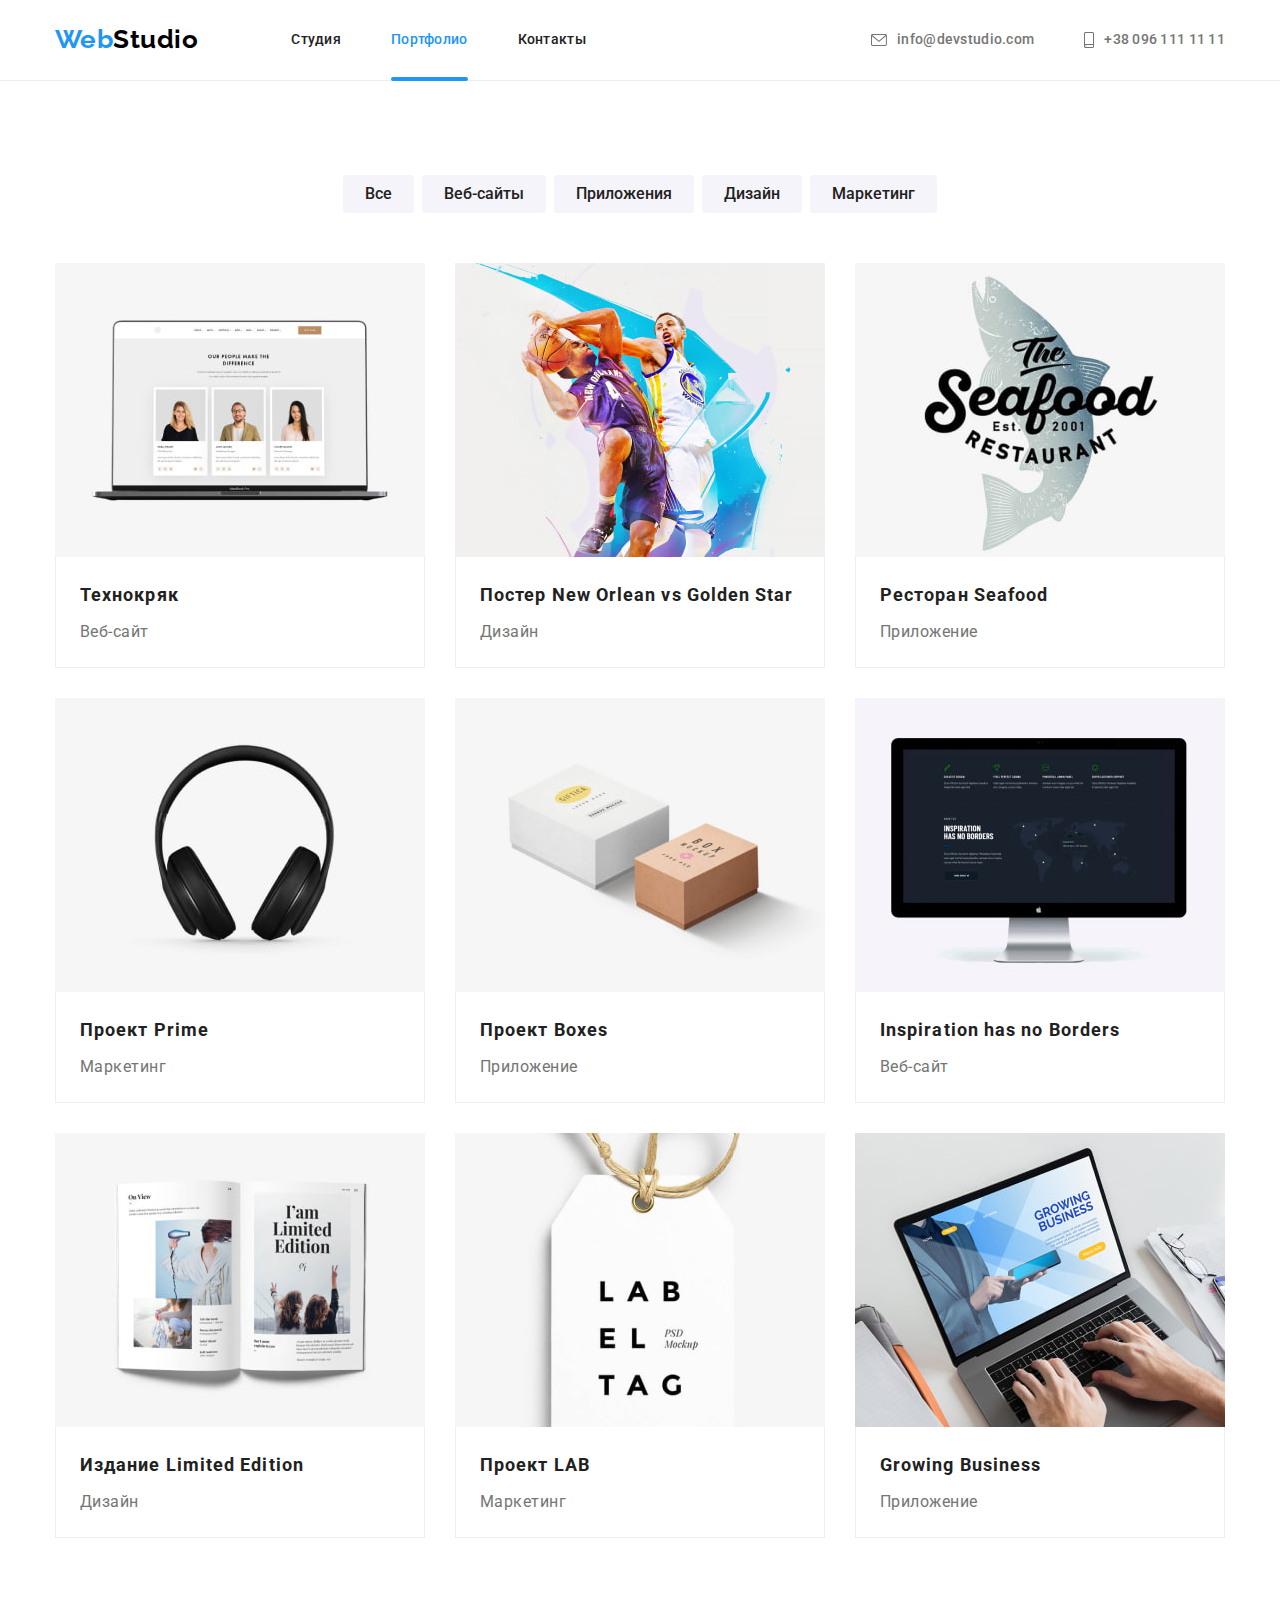
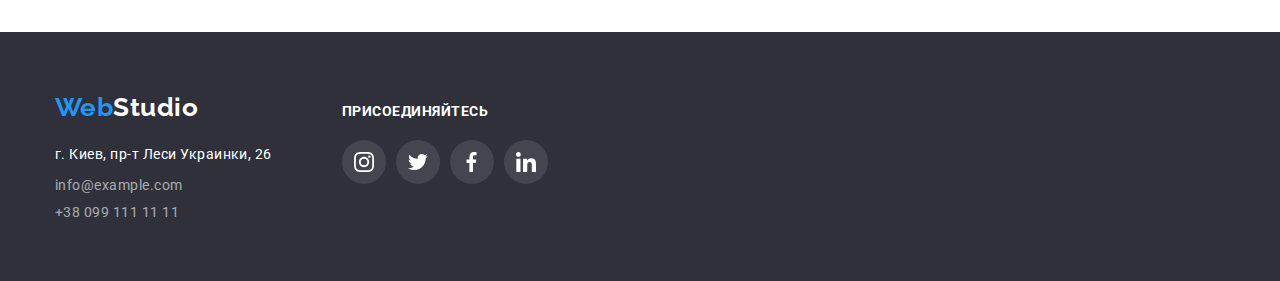
==== portfolio.html @ b7a10733 "Add files via upload" ====
<!DOCTYPE html>
<html lang="ru">
  <head>
    <meta charset="UTF-8" />
    <meta http-equiv="X-UA-Compatible" content="IE=edge" />
    <meta name="viewport" content="width=device-width, initial-scale=1.0" />
    <title>Портфолио</title>
    <link rel="preconnect" href="https://fonts.googleapis.com" />
    <link rel="preconnect" href="https://fonts.gstatic.com" crossorigin />
    <link
      href="https://fonts.googleapis.com/css2?family=Raleway:wght@700&family=Roboto:wght@400;500;700;900&display=swap"
      rel="stylesheet"
    />
    <link
      rel="stylesheet"
      href="https://cdnjs.cloudflare.com/ajax/libs/modern-normalize/1.1.0/modern-normalize.min.css"
    />
    <link rel="stylesheet" href="./css/styles.css" />
  </head>

  <body>
    <header class="header">
      <div class="container main-nav">
        <nav class="header-nav">
          <a lang="en" href="https://goit.ua/" class="header-logo link"
            >Web<span class="header-studio">Studio</span></a
          >
          <ul class="header-list list">
            <li class="header-item"><a href="./index.html" class="header-link link">Студия</a></li>
            <li class="header-item">
              <a href="./portfolio.html" class="header-link link current">Портфолио</a>
            </li>
            <li class="header-item"><a href="" class="header-link link">Контакты</a></li>
          </ul>
        </nav>

        <ul class="header-contacts-list list">
          <li class="header-contacts-item">
            <a href="mailto:info@devstudio.com" class="header-contacts-link link">
              <svg class="header-icons" width="16" height="12">
                <use href="./images/icons.svg#mail"></use>
              </svg>
              info@devstudio.com</a
            >
          </li>
          <li class="header-contacts-item">
            <a href="tel:+380961111111" class="header-contacts-link link">
              <svg class="header-icons" width="10" height="16">
                <use href="./images/icons.svg#smartphone"></use>
              </svg>
              +38 096 111 11 11</a
            >
          </li>
        </ul>
      </div>
    </header>

    <main>
      <section class="projects section">
        <div class="container">
          <ul class="filters-list list">
            <li class="filters-item"><button type="button" class="filter-button">Все</button></li>
            <li class="filters-item">
              <button type="button" class="filter-button">Веб-сайты</button>
            </li>
            <li class="filters-item">
              <button type="button" class="filter-button">Приложения</button>
            </li>
            <li class="filters-item">
              <button type="button" class="filter-button">Дизайн</button>
            </li>
            <li class="filters-item">
              <button type="button" class="filter-button">Маркетинг</button>
            </li>
          </ul>
        </div>

        <div class="container">
          <ul class="projects-list list">
            <li class="projects-item">
              <a href="" class="projects-link link">
                <div class="projects-description">
                  <img src="./images/techno-crack.jpg" alt="Технокряк" width="370" />
                  <div class="projects-overlay">
                    <p class="projects-text">
                      Технокряк это современная площадка распространения коронавируса. Компании
                      используют эту платформу для цифрового шпионажа и атак на защищённые сервера
                      конкурентов.
                    </p>
                  </div>
                </div>
                <div class="projects-card">
                  <h3 class="projects-title">Технокряк</h3>
                  <p class="projects-category">Веб-сайт</p>
                </div>
              </a>
            </li>
            <li class="projects-item">
              <a href="" class="projects-link link">
                <div class="projects-description">
                  <img
                    src="./images/poster-no-vs-gs.jpg"
                    alt="Постер New Orlean vs Golden Star"
                    width="370"
                  />
                  <div class="projects-overlay">
                    <p class="projects-text">
                      Мы уже все сделали за вас! Просто пришлите нам фото, и мы изготовим для вас
                      плакат высокого качества, точно такой же, как на нашем сайте или в каталоге
                      выше.
                    </p>
                  </div>
                </div>
                <div class="projects-card">
                  <h3 class="projects-title">Постер New Orlean vs Golden Star</h3>
                  <p class="projects-category">Дизайн</p>
                </div>
              </a>
            </li>
            <li class="projects-item">
              <a href="" class="projects-link link">
                <div class="projects-description">
                  <img src="./images/seafood-restaurant.jpg" alt="Ресторан Seafood" width="370" />
                  <div class="projects-overlay">
                    <p class="projects-text">
                      Приложение Ресторан Seafood предлагает пользователям быстрый и удобный доступ
                      к меню и товарам. Наслаждайтесь любимыми блюдами и напитками в Вашем любимом
                      ресторане.
                    </p>
                  </div>
                </div>
                <div class="projects-card">
                  <h3 class="projects-title">Ресторан Seafood</h3>
                  <p class="projects-category">Приложение</p>
                </div>
              </a>
            </li>
            <li class="projects-item">
              <a href="" class="projects-link link">
                <div class="projects-description">
                  <img src="./images/project-prime.jpg" alt="Проект Prime" width="370" />
                  <div class="projects-overlay">
                    <p class="projects-text">
                      Проект Prime - это новый проект компании «Prime Music Group» направленный на
                      поддержку музыкантов, которые стремятся быть ближе к слушателю и развивать
                      музыку в Украине.
                    </p>
                  </div>
                </div>
                <div class="projects-card">
                  <h3 class="projects-title">Проект Prime</h3>
                  <p class="projects-category">Маркетинг</p>
                </div>
              </a>
            </li>
            <li class="projects-item">
              <a href="" class="projects-link link">
                <div class="projects-description">
                  <img src="./images/project-boxes.jpg" alt="Проект Boxes" width="370" />
                  <div class="projects-overlay">
                    <p class="projects-text">
                      Проект Boxes был создан в 2016 году, и с тех пор он разрабатывает
                      высококачественные картонные коробки с уникальным дизайном.
                    </p>
                  </div>
                </div>
                <div class="projects-card">
                  <h3 class="projects-title">Проект Boxes</h3>
                  <p class="projects-category">Приложение</p>
                </div>
              </a>
            </li>
            <li class="projects-item">
              <a href="" class="projects-link link">
                <div class="projects-description">
                  <img
                    src="./images/inspiration-has-no-borders.jpg"
                    alt="Inspiration has no Borders"
                    width="370"
                  />
                  <div class="projects-overlay">
                    <p class="projects-text">
                      Inspiration has no Borders - Блог о дизайне, моде, интерьере и стиле.
                    </p>
                  </div>
                </div>
                <div class="projects-card">
                  <h3 lang="en" class="projects-title">Inspiration has no Borders</h3>
                  <p class="projects-category">Веб-сайт</p>
                </div>
              </a>
            </li>
            <li class="projects-item">
              <a href="" class="projects-link link">
                <div class="projects-description">
                  <img
                    src="./images/limited-edition.jpg"
                    alt="Издание Limited Edition"
                    width="370"
                  />
                  <div class="projects-overlay">
                    <p class="projects-text">
                      Дизайн журнала был разработан в сотрудничестве с известным американским
                      графическим дизайнером и художником Джеймсом Пагноксом.
                    </p>
                  </div>
                </div>
                <div class="projects-card">
                  <h3 class="projects-title">Издание Limited Edition</h3>
                  <p class="projects-category">Дизайн</p>
                </div>
              </a>
            </li>
            <li class="projects-item">
              <a href="" class="projects-link link">
                <div class="projects-description">
                  <img src="./images/project-lab.jpg" alt="Проект LAB" width="370" />
                  <div class="projects-overlay">
                    <p class="projects-text">
                      Проект LAB - дизайн бирок для одежды и обуви. Все используемые материалы на
                      100% натуральные, без каких либо добавок.
                    </p>
                  </div>
                </div>
                <div class="projects-card">
                  <h3 class="projects-title">Проект LAB</h3>
                  <p class="projects-category">Маркетинг</p>
                </div>
              </a>
            </li>
            <li class="projects-item">
              <a href="" class="projects-link link">
                <div class="projects-description">
                  <img src="./images/growing-business.jpg" alt="Growing Business" width="370" />
                  <div class="projects-overlay">
                    <p class="projects-text">
                      Приложение, с помощью которого можно управлять своим бизнесом через мобильное
                      устройство или ПК.
                    </p>
                  </div>
                </div>
                <div class="projects-card">
                  <h3 class="projects-title">Growing Business</h3>
                  <p class="projects-category">Приложение</p>
                </div>
              </a>
            </li>
          </ul>
        </div>
      </section>
    </main>

    <footer class="footer">
      <div class="container flex">
        <div class="footer-contacts">
          <a lang="en" href="https://goit.ua/" class="footer-logo link"
            >Web<span class="footer-studio">Studio</span>
          </a>
          <address>
            <ul class="footer-list list">
              <li class="footer-item">
                <a href="https://goo.gl/maps/9kLPgh8DZqMoMKWZ7" class="footer-street-link link"
                  >г. Киев, пр-т Леси Украинки, 26</a
                >
              </li>
              <li class="footer-item">
                <a href="mailto:info@example.com" class="footer-contacts-link link"
                  >info@example.com</a
                >
              </li>
              <li class="footer-item">
                <a href="tel:+380991111111" class="footer-contacts-link link">+38 099 111 11 11</a>
              </li>
            </ul>
          </address>
        </div>

        <div class="social-links">
          <h3 class="social-links-title">присоединяйтесь</h3>
          <ul class="social-links-list list flex">
            <li class="social-links-item">
              <a class="link flex" href="">
                <svg class="social-links-icon">
                  <use href="./images/icons.svg#instagram"></use>
                </svg>
              </a>
            </li>
            <li class="social-links-item">
              <a class="link flex" href="">
                <svg class="social-links-icon">
                  <use href="./images/icons.svg#twitter"></use>
                </svg>
              </a>
            </li>
            <li class="social-links-item">
              <a class="link flex" href="">
                <svg class="social-links-icon">
                  <use href="./images/icons.svg#facebook"></use>
                </svg>
              </a>
            </li>
            <li class="social-links-item">
              <a class="link flex" href="">
                <svg class="social-links-icon">
                  <use href="./images/icons.svg#linkedin"></use>
                </svg>
              </a>
            </li>
          </ul>
        </div>
      </div>
    </footer>
  </body>
</html>
---- css/styles.css ----
:root {
  --primary-title-color: #ffffff;
  --secondary-title-color: #212121;
  --primary-text-color: #757575;
  --secondary-text-color: #212121;
  --accent-color: #2196f3;
  --header-text-color: #212121;
  --header-contacts-color: #757575;
}

/*-------------BODY-------------*/

h1,
h2,
h3,
h4,
h5,
h6,
ul,
p {
  margin: 0;
  padding: 0;
}

body {
  font-family: 'Roboto', sans-serif;
  letter-spacing: 0.03em;
  color: #ffffff;
}

.container {
  width: 1200px;
  padding-right: 15px;
  padding-left: 15px;
  margin: auto;
}

.visually-hidden {
  position: absolute;
  width: 1px;
  height: 1px;
  margin: -1px;
  padding: 0;
  overflow: hidden;
  border: 0;
  clip: rect(0 0 0 0);
}

.link {
  text-decoration: none;
}

.list {
  list-style: none;
}

.secondary-title {
  margin-bottom: 50px;

  font-weight: 700;
  font-size: 36px;
  line-height: 1.16;
  text-align: center;
  color: var(--secondary-title-color);
}

.flex {
  display: flex;
}

img {
  display: block;
}

/*-------------HEADER-------------*/

.header {
  border-bottom: 1px solid #ececec;
}

.main-nav {
  display: flex;
  align-items: center;
}

.header-nav {
  display: flex;
  align-items: center;
}

.header-list {
  display: flex;
  margin-left: 93px;
}

.header-list .header-item + .header-item {
  margin-left: 50px;
}

.header-logo {
  padding-top: 24px;
  padding-bottom: 25px;

  font-family: Raleway;
  font-weight: 700;
  font-size: 26px;
  line-height: 1.19;
  color: var(--accent-color);
}

.header-studio {
  color: #000000;
}

.header-link {
  position: relative;
  padding-top: 32px;
  padding-bottom: 32px;
  display: block;

  font-weight: 500;
  font-size: 14px;
  line-height: 1.14;
  letter-spacing: 0.02em;
  color: var(--header-text-color);

  transition: color 250ms cubic-bezier(0.4, 0, 0.2, 1);
}

.current::after {
  content: '';
  display: block;
  position: absolute;
  width: 100%;
  height: 4px;
  left: 0;
  bottom: -1px;

  background-color: var(--accent-color);
  border-radius: 2px;
}

.header-link:hover,
.header-link:focus,
.current {
  color: var(--accent-color);
}

.header-contacts-list {
  display: flex;
  margin-left: auto;
}

.header-contacts-list .header-contacts-item + .header-contacts-item {
  margin-left: 50px;
}

.header-contacts-link {
  display: flex;
  padding-top: 32px;
  padding-bottom: 32px;
  align-items: center;

  font-weight: 500;
  font-size: 14px;
  line-height: 1.14;
  letter-spacing: 0.02em;
  color: var(--header-contacts-color);

  transition: color 250ms cubic-bezier(0.4, 0, 0.2, 1);
}

.header-contacts-link:hover,
.header-contacts-link:focus {
  color: var(--accent-color);
}

.header-icons {
  margin-right: 10px;
  fill: currentColor;
}

/*-------------HERO-------------*/

.hero {
  display: flex;
  justify-content: center;
  padding-top: 200px;
  padding-bottom: 200px;

  background: #2f303a;
}

.overlay {
  max-width: 1600px;
  height: 600px;
  margin-right: auto;
  margin-left: auto;

  background-image: linear-gradient(to bottom, rgba(47, 48, 58, 0.4), rgba(47, 48, 58, 0.4)),
    url('../images/overlay.jpg');
  background-repeat: no-repeat;
  background-position: center;
  background-size: cover;
}

.hero-title {
  margin-bottom: 30px;
  margin-left: auto;
  margin-right: auto;
  width: 696px;

  font-weight: 900;
  font-size: 44px;
  line-height: 1.36;
  text-align: center;
  letter-spacing: 0.06em;
  text-transform: uppercase;
  color: var(--primary-title-color);
}

.hero-button {
  min-width: 200px;
  padding: 10px 32px;
  margin: 0 auto;
  display: block;

  background: var(--accent-color);
  box-shadow: 0px 4px 4px rgba(0, 0, 0, 0.15);
  border-radius: 4px;
  border: none;
  cursor: pointer;

  font-family: inherit;
  font-weight: 700;
  font-size: 16px;
  line-height: 1.88;
  text-align: center;
  letter-spacing: 0.06em;
  color: #ffffff;

  transition: background-color 250ms cubic-bezier(0.4, 0, 0.2, 1);
}

.hero-button:hover,
.hero-button:focus {
  background-color: #188ce8;
}

/*-------------MAIN-------------*/

.section {
  padding-top: 94px;
  padding-bottom: 94px;
}

/*-------------QUALITIES-------------*/

.qualities {
  padding-bottom: 0;
}

.qualities-list {
  display: flex;
  flex-wrap: row;
  margin-left: -30px;
}

.qualities-item {
  flex-basis: calc(100% / 4 - 30px);
  margin-left: 30px;
}

.qualities-icons-bg {
  display: flex;
  align-items: center;
  justify-content: center;
  height: 120px;
  margin-bottom: 30px;

  background: #f5f4fa;
  border-radius: 4px;
}

.qualities-icons {
  width: 70px;
  height: 70px;
}

.qualities-title {
  margin-bottom: 10px;

  font-weight: 700;
  font-size: 14px;
  line-height: 1.14;
  text-transform: uppercase;
  color: var(--secondary-title-color);
}

.qualities-description {
  font-size: 14px;
  line-height: 1.71;
  color: var(--primary-text-color);
}

/*-------------SKILLS-------------*/

.skills-list {
  display: flex;
  flex-wrap: wrap;
  margin-left: -30px;
}

.skills-item {
  position: relative;
  flex-basis: calc(100% / 3 - 30px);
  margin-left: 30px;
}

.skills-description {
  display: flex;
  align-items: center;
  justify-content: center;
  position: absolute;
  width: 100%;
  height: 70px;
  left: 0;
  bottom: 0;

  font-weight: 700;
  font-size: 14px;
  line-height: 1.14;
  text-transform: uppercase;
  color: #ffffff;
  background: rgba(47, 48, 58, 0.8);
}

/*-------------TEAM-------------*/

.team {
  background: #f5f4fa;
}

.team-list {
  display: flex;
  flex-wrap: wrap;
  margin-left: -30px;
}

.team-item {
  flex-basis: calc(100% / 4 - 30px);
  margin-left: 30px;

  background: #ffffff;
  box-shadow: 0px 1px 3px rgba(0, 0, 0, 0.12), 0px 1px 1px rgba(0, 0, 0, 0.14),
    0px 2px 1px rgba(0, 0, 0, 0.2);
  border-radius: 0px 0px 4px 4px;
}

.team-member-card {
  padding-top: 30px;
  padding-bottom: 30px;
}

.team-member-title {
  margin-bottom: 10px;

  font-weight: 500;
  font-size: 16px;
  line-height: 1.18;
  text-align: center;
  color: var(--secondary-title-color);
}

.team-member-position {
  margin-bottom: 16px;

  font-size: 16px;
  line-height: 1.18;
  text-align: center;
  color: var(--primary-text-color);
}

.team-member-socials-list {
  align-items: center;
  justify-content: center;
}

.team-member-socials-item a {
  width: 44px;
  height: 44px;
  align-items: center;
  justify-content: center;

  color: #afb1b8;
  border-radius: 50%;

  transition: color 250ms cubic-bezier(0.4, 0, 0.2, 1),
    background-color 250ms cubic-bezier(0.4, 0, 0.2, 1);
}

.team-member-socials-item a:hover,
.team-member-socials-item a:focus {
  color: white;
  background-color: var(--accent-color);
}

.team-member-socials-icon {
  width: 20px;
  height: 20px;

  fill: currentColor;
}

/*-------------CLIENTS-------------*/

.clients-list {
  flex-wrap: wrap;
  margin-left: -30px;
}

.clients-list-item {
  flex-basis: calc(100% / 6 - 30px);
  margin-left: 30px;
}

.clients-list-item a {
  width: 170px;
  height: 92px;
  align-items: center;
  justify-content: center;

  color: #afb1b8;
  border: 1px solid #afb1b8;
  border-radius: 4px;

  transition: color 250ms cubic-bezier(0.4, 0, 0.2, 1);
}

.clients-list-item a:hover,
.clients-list-item a:focus {
  color: var(--accent-color);
  border: 1px solid var(--accent-color);
}

.clients-icon {
  fill: currentColor;
}

/*-------------PORTFOLIO-------------*/

.filters-list {
  display: flex;
  justify-content: center;
  margin-bottom: 50px;
}

.filters-item:not(:last-child) {
  margin-right: 8px;
}

.filter-button {
  font-family: inherit;
  font-weight: 500;
  font-size: 16px;
  line-height: 1.62;
  text-align: center;
  color: var(--secondary-title-color);
  background-color: #f5f4fa;
  cursor: pointer;
  border-radius: 4px;
  border: none;
  padding: 6px 22px;

  transition: color 250ms cubic-bezier(0.4, 0, 0.2, 1),
    background-color 250ms cubic-bezier(0.4, 0, 0.2, 1),
    box-shadow 250ms cubic-bezier(0.4, 0, 0.2, 1);
}

.filter-button:hover,
.filter-button:focus {
  color: #ffffff;
  background-color: var(--accent-color);
  box-shadow: 0px 3px 1px rgba(0, 0, 0, 0.1), 0px 1px 2px rgba(0, 0, 0, 0.08),
    0px 2px 2px rgba(0, 0, 0, 0.12);
}

.projects-list {
  display: flex;
  flex-wrap: wrap;
  margin-left: -30px;
  margin-top: -30px;
}

.projects-item {
  flex-basis: calc(100% / 3 - 30px);
  margin-left: 30px;
  margin-top: 30px;
}

.projects-link {
  transition: box-shadow 250ms cubic-bezier(0.4, 0, 0.2, 1);
}

.projects-link:hover,
.projects-link:focus {
  display: block;
  box-sizing: border-box;
  box-shadow: 0px 1px 1px rgba(0, 0, 0, 0.12), 0px 4px 4px rgba(0, 0, 0, 0.06),
    1px 4px 6px rgba(0, 0, 0, 0.16);
}

.projects-description {
  position: relative;
  overflow: hidden;
}

.projects-overlay {
  position: absolute;
  top: 0;
  left: 0;
  height: 100%;
  width: 100%;
  transform: translateY(100%);
  transition: transform 250ms cubic-bezier(0.4, 0, 0.2, 1);

  background: rgba(33, 150, 243, 0.9);
}

.projects-link:hover .projects-overlay,
.projects-link:focus .projects-overlay {
  transform: translateY(0);
}

.projects-text {
  padding: 63px 24px;

  font-size: 18px;
  line-height: 1.56;
  letter-spacing: 0.03em;
  color: #ffffff;
}

.projects-card {
  padding: 20px 24px;

  border: 1px solid #eeeeee;
  border-width: 0 1px 1px 1px;
}

.projects-title {
  padding-bottom: 4px;

  font-weight: 700;
  font-size: 18px;
  line-height: 2;
  letter-spacing: 0.06em;
  color: var(--secondary-title-color);
}

.projects-category {
  font-size: 16px;
  line-height: 1.87;
  color: var(--primary-text-color);
}

/*-------------FOOTER-------------*/

.footer {
  background: #2f303a;
  padding-top: 60px;
  padding-bottom: 60px;
}

.footer-contacts {
  display: inline-block;
  margin-right: 70px;
}

.footer-logo {
  display: block;
  margin-bottom: 20px;

  font-family: Raleway;
  font-weight: 700;
  font-size: 26px;
  line-height: 1.19;
  color: var(--accent-color);
}

.footer-studio {
  color: #ffffff;
}

.footer-item:not(:last-child) {
  margin-bottom: 9px;
}

.footer-street-link {
  font-style: normal;
  font-size: 14px;
  line-height: 1.71;
  color: #ffffff;

  transition: color 250ms cubic-bezier(0.4, 0, 0.2, 1);
}

.footer-street-link:hover,
.footer-street-link:focus {
  color: var(--accent-color);
}

.footer-contacts-link {
  font-style: normal;
  font-size: 14px;
  line-height: 1.71px;
  color: rgba(255, 255, 255, 0.6);

  transition: color 250ms cubic-bezier(0.4, 0, 0.2, 1);
}

.footer-contacts-link:hover,
.footer-contacts-link:focus {
  color: var(--accent-color);
}

/*-------------SOCIAL LINKS-------------*/

.social-links {
  vertical-align: top;
  display: inline-block;
}

.social-links-title {
  margin-top: 12px;
  margin-bottom: 20px;

  font-weight: 700;
  font-size: 14px;
  line-height: 1.14;
  text-transform: uppercase;
  color: #ffffff;
}

.social-links-item:not(:last-child) {
  margin-right: 10px;
}

.social-links-item a {
  width: 44px;
  height: 44px;
  align-items: center;
  justify-content: center;

  background: rgba(255, 255, 255, 0.1);
  border-radius: 50%;

  transition: background-color 250ms cubic-bezier(0.4, 0, 0.2, 1);
}

.social-links-item a:hover,
.social-links-item a:focus {
  background: var(--accent-color);
}

.social-links-icon {
  width: 20px;
  height: 20px;

  fill: #ffffff;
}

/*-------------MODAL WINDOW-------------*/

.backdrop {
  position: fixed;
  top: 0;
  left: 0;
  transition: opacity 250ms cubic-bezier(0.4, 0, 0.2, 1);

  width: 100%;
  height: 100%;

  background: rgba(0, 0, 0, 0.2);
}

.backdrop.is-hidden {
  opacity: 0;
  pointer-events: none;
}

.modal {
  position: absolute;
  top: 50%;
  left: 50%;
  transform: translate(-50%, -50%);
  transition: transform 250ms cubic-bezier(0.4, 0, 0.2, 1);

  width: 528px;
  height: 581px;

  background: #ffffff;
  box-shadow: 0px 1px 3px rgba(0, 0, 0, 0.12), 0px 1px 1px rgba(0, 0, 0, 0.14),
    0px 2px 1px rgba(0, 0, 0, 0.2);
  border-radius: 4px;
}

.backdrop.is-hidden .modal {
  transform: translate(-50%, -50%) scale(0.5);
}

.modal-btn {
  margin-left: auto;
  margin-top: 8px;
  margin-right: 8px;
  align-items: center;
  justify-content: center;

  width: 30px;
  height: 30px;

  color: #000000;
  background: #ffffff;
  border: 1px solid rgba(0, 0, 0, 0.1);
  border-radius: 50%;
  cursor: pointer;
}

.modal-btn:hover,
.modal-btn:focus {
  color: var(--accent-color);
}

.modal-icon {
  fill: currentColor;
}
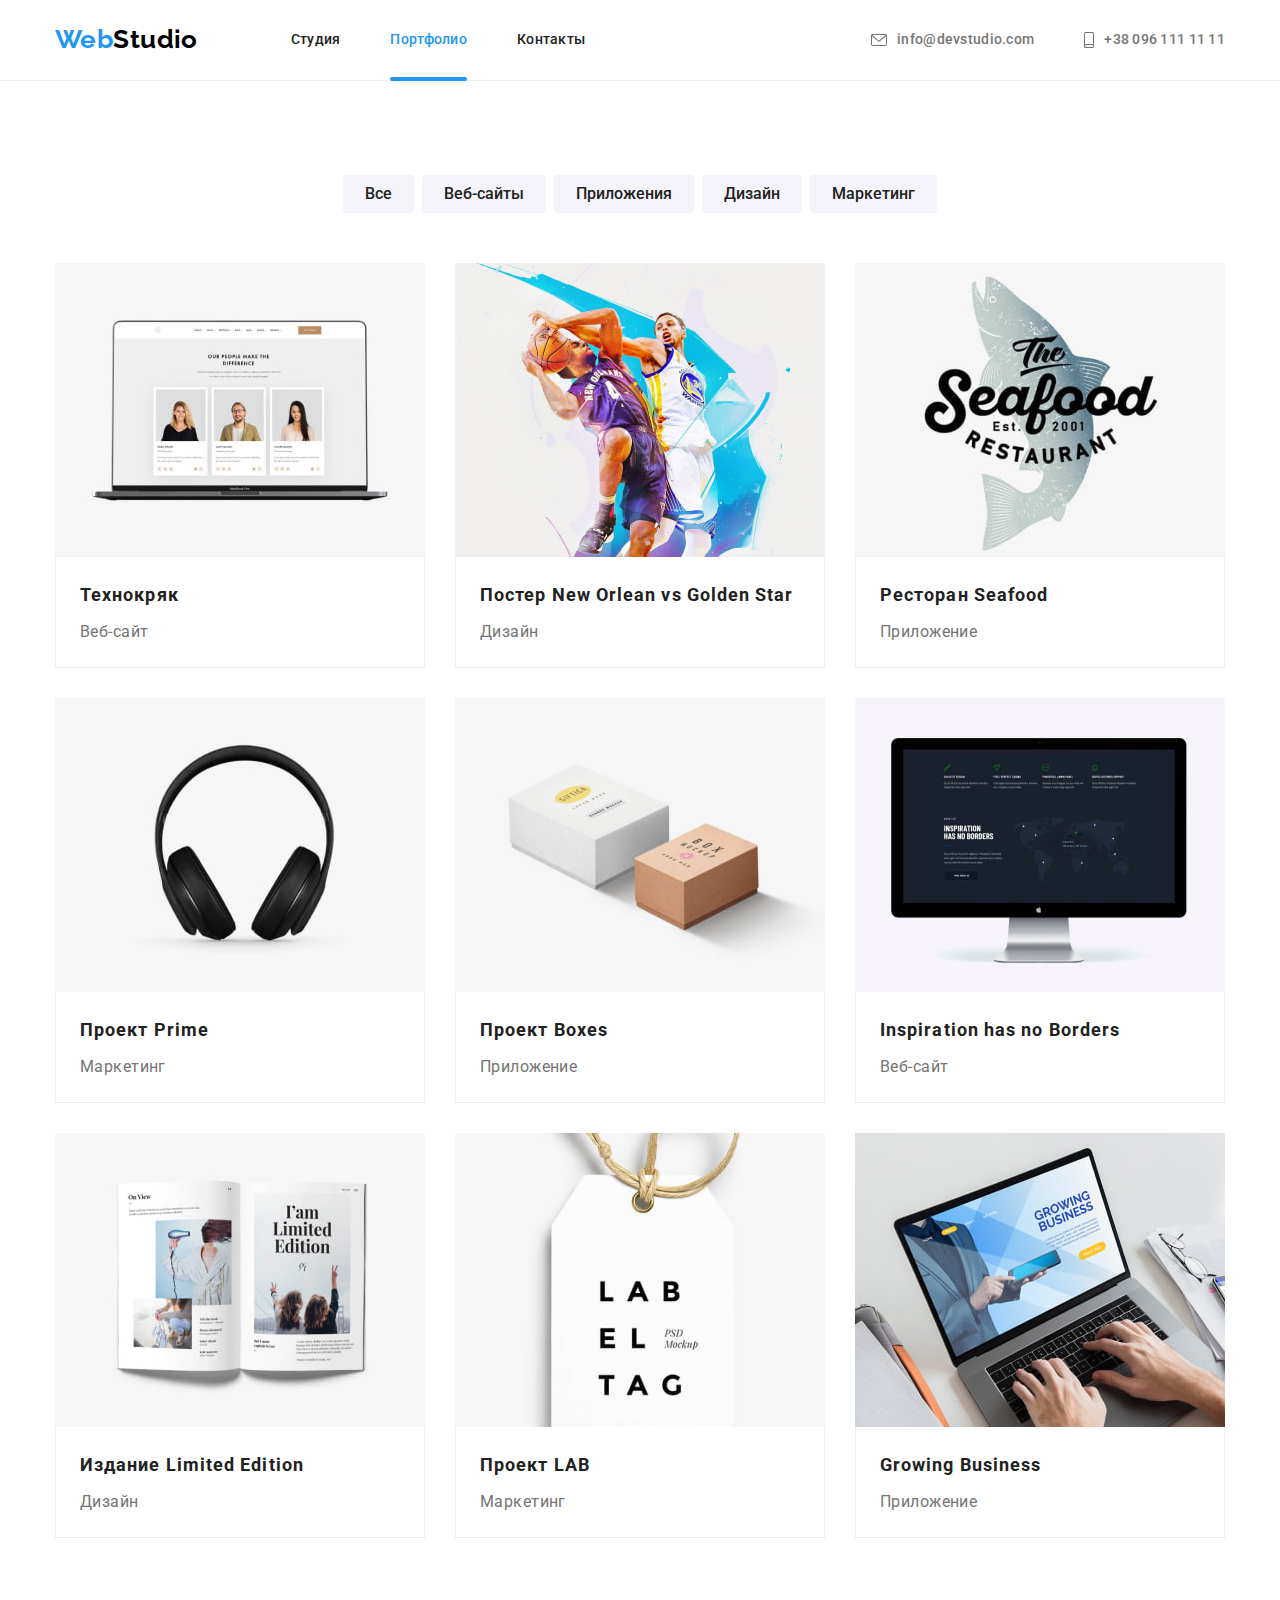
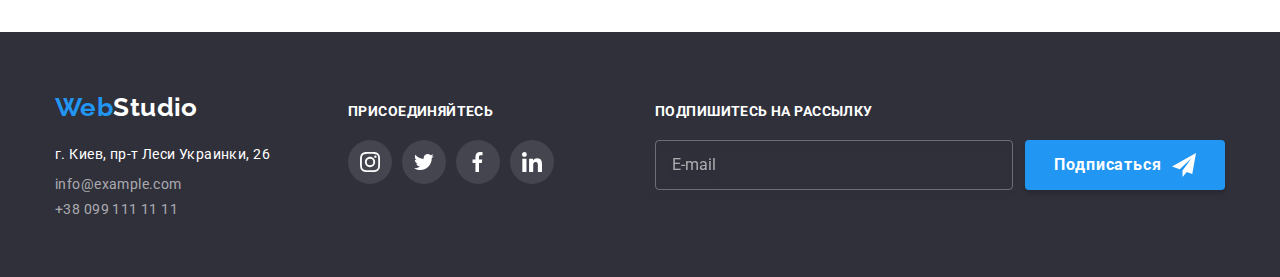
==== commit 10d0bee4: "+ modal window design" ====
--- a/portfolio.html
+++ b/portfolio.html
@@ -251,7 +251,7 @@
     </main>
 
     <footer class="footer">
-      <div class="container flex">
+      <div class="container footer-align flex">
         <div class="footer-contacts">
           <a lang="en" href="https://goit.ua/" class="footer-logo link"
             >Web<span class="footer-studio">Studio</span>
@@ -308,6 +308,19 @@
             </li>
           </ul>
         </div>
+
+        <form class="sub-form">
+          <h3 class="sub-title">Подпишитесь на рассылку</h3>
+          <div class="flex">
+            <label for="email"></label>
+            <input type="email" name="email" id="email" placeholder="E-mail">
+            <button class="sub-btn" type="submit">
+              Подписаться<svg class="sub-form-icon" width="24" height="24">
+                          <use href="./images/icons.svg#send"></use>
+                        </svg>
+            </button>
+          </div>
+        </form>
       </div>
     </footer>
   </body>
--- a/css/styles.css
+++ b/css/styles.css
@@ -24,6 +24,7 @@
 
 body {
   font-family: 'Roboto', sans-serif;
+  font-size: 14px;
   letter-spacing: 0.03em;
   color: #ffffff;
 }
@@ -522,8 +523,8 @@
   height: 100%;
   width: 100%;
   transform: translateY(100%);
+
   transition: transform 250ms cubic-bezier(0.4, 0, 0.2, 1);
-
   background: rgba(33, 150, 243, 0.9);
 }
 
@@ -572,6 +573,13 @@
   padding-bottom: 60px;
 }
 
+.footer-align {
+  align-items: baseline;
+  justify-content: space-between;
+}
+
+/*-------------[FOOTER] CONTACTS-------------*/
+
 .footer-contacts {
   display: inline-block;
   margin-right: 70px;
@@ -624,22 +632,20 @@
   color: var(--accent-color);
 }
 
-/*-------------SOCIAL LINKS-------------*/
+/*-------------[FOOTER] SOCIAL LINKS-------------*/
 
 .social-links {
-  vertical-align: top;
-  display: inline-block;
+  margin-right: 93px;
 }
 
 .social-links-title {
-  margin-top: 12px;
   margin-bottom: 20px;
 
   font-weight: 700;
   font-size: 14px;
   line-height: 1.14;
   text-transform: uppercase;
-  color: #ffffff;
+  color: var(--primary-title-color);
 }
 
 .social-links-item:not(:last-child) {
@@ -668,6 +674,85 @@
   height: 20px;
 
   fill: #ffffff;
+}
+
+/*-------------[FOOTER] FORM-------------*/
+
+.sub-title {
+  margin-bottom: 20px;
+
+  font-weight: 700;
+  font-size: 14px;
+  line-height: 1.14;
+  text-transform: uppercase;
+  color: #ffffff;
+}
+
+.sub-form input {
+  margin-right: 12px;
+  padding: 15px 16px;
+
+  width: 358px;
+  height: 50px;
+
+  color: #ffffff;
+  border: 1px solid rgba(255, 255, 255, 0.3);
+  box-sizing: border-box;
+  filter: drop-shadow(0px 4px 4px rgba(0, 0, 0, 0.15));
+  border-radius: 4px;
+  background-color: transparent;
+
+  transition: background-color 250ms cubic-bezier(0.4, 0, 0.2, 1),
+    color 250ms cubic-bezier(0.4, 0, 0.2, 1), border 250ms cubic-bezier(0.4, 0, 0.2, 1);
+}
+
+.sub-form input::placeholder {
+  align-items: center;
+
+  font-size: 16px;
+  line-height: 1.25;
+  display: flex;
+  color: rgba(255, 255, 255, 0.6);
+}
+
+.sub-form input:hover {
+  border-color: var(--accent-color);
+}
+
+.sub-form input:focus {
+  color: black;
+  background-color: #ffffff;
+  outline: none;
+  border-color: var(--accent-color);
+}
+
+.sub-btn {
+  width: 200px;
+  height: 50px;
+
+  font-weight: 700;
+  font-size: 16px;
+  line-height: 1.87;
+  display: flex;
+  align-items: center;
+  justify-content: center;
+  letter-spacing: 0.06em;
+  color: #ffffff;
+  background: #2196f3;
+  box-shadow: 0px 4px 4px rgba(0, 0, 0, 0.15);
+  border-radius: 4px;
+  border: none;
+  cursor: pointer;
+}
+
+.sub-btn:hover,
+.sub-btn:focus {
+  background-color: #188ce8;
+}
+
+.sub-form-icon {
+  margin-left: 10px;
+  fill: currentColor;
 }
 
 /*-------------MODAL WINDOW-------------*/
@@ -676,11 +761,11 @@
   position: fixed;
   top: 0;
   left: 0;
-  transition: opacity 250ms cubic-bezier(0.4, 0, 0.2, 1);
 
   width: 100%;
   height: 100%;
 
+  transition: opacity 250ms cubic-bezier(0.4, 0, 0.2, 1);
   background: rgba(0, 0, 0, 0.2);
 }
 
@@ -691,6 +776,7 @@
 
 .modal {
   position: absolute;
+  padding: 40px;
   top: 50%;
   left: 50%;
   transform: translate(-50%, -50%);
@@ -710,9 +796,9 @@
 }
 
 .modal-btn {
-  margin-left: auto;
-  margin-top: 8px;
-  margin-right: 8px;
+  position: absolute;
+  top: 8px;
+  right: 8px;
   align-items: center;
   justify-content: center;
 
@@ -724,6 +810,8 @@
   border: 1px solid rgba(0, 0, 0, 0.1);
   border-radius: 50%;
   cursor: pointer;
+
+  transition: color 250ms cubic-bezier(0.4, 0, 0.2, 1);
 }
 
 .modal-btn:hover,
@@ -734,3 +822,163 @@
 .modal-icon {
   fill: currentColor;
 }
+
+.modal-title {
+  margin-bottom: 12px;
+
+  font-weight: 700;
+  font-size: 20px;
+  line-height: 1.15;
+  text-align: center;
+  color: var(--secondary-title-color);
+}
+
+.form-field {
+  position: relative;
+  display: flex;
+  flex-direction: column;
+}
+
+.form-field:not(:last-child) {
+  margin-bottom: 10px;
+}
+
+.form-field:nth-child(5) {
+  margin-bottom: 20px;
+}
+
+.form-field label {
+  margin-bottom: 4px;
+
+  font-size: 12px;
+  line-height: 1.17;
+  letter-spacing: 0.01em;
+  color: #757575;
+}
+
+.form-field input {
+  padding: 14px 42px;
+
+  width: 448px;
+  height: 40px;
+
+  border: 1px solid rgba(33, 33, 33, 0.2);
+  box-sizing: border-box;
+  border-radius: 4px;
+
+  transition: border 250ms cubic-bezier(0.4, 0, 0.2, 1);
+}
+
+.form-field textarea {
+  padding: 12px 16px;
+
+  height: 120px;
+  resize: none;
+
+  border: 1px solid rgba(33, 33, 33, 0.2);
+  box-sizing: border-box;
+  border-radius: 4px;
+}
+
+.form-field textarea::placeholder {
+  font-size: 12px;
+  line-height: 1.17;
+  letter-spacing: 0.01em;
+  color: rgba(117, 117, 117, 0.5);
+}
+
+.form-field input:hover,
+.form-field input:focus,
+.form-field textarea:hover,
+.form-field textarea:focus {
+  outline: none;
+  border-color: var(--accent-color);
+}
+
+.form-field-icon {
+  position: absolute;
+  top: 32px;
+  left: 15px;
+
+  pointer-events: none;
+
+  transition: fill 250ms cubic-bezier(0.4, 0, 0.2, 1);
+  fill: #212121;
+}
+
+.form-field input:hover + .form-field-icon,
+.form-field input:focus + .form-field-icon {
+  color: var(--accent-color);
+  fill: var(--accent-color);
+}
+
+.checkbox {
+  appearance: none;
+  position: absolute;
+}
+
+.checkbox-label {
+  display: flex;
+  margin-bottom: 30px;
+  align-items: center;
+  justify-content: center;
+
+  font-size: 14px;
+  line-height: 1.71;
+
+  color: #757575;
+}
+
+.checkbox-icon {
+  fill: #212121;
+
+  transition: background-color 250ms cubic-bezier(0.4, 0, 0.2, 1),
+    fill 250ms cubic-bezier(0.4, 0, 0.2, 1);
+}
+
+.checkbox:hover + .checkbox-icon,
+.checkbox:focus + .checkbox-icon{
+  fill: var(--accent-color);
+}
+
+.checkbox:checked + .checkbox-icon {
+  border-radius: 2px;
+
+  fill: var(--accent-color);
+  background-color: var(--accent-color);
+  background-image: url('../images/checkbox-check.svg');
+  background-size: contain;
+  background-origin: border-box;
+}
+
+.checkbox-link {
+  color: var(--accent-color);
+}
+
+.modal-send-btn {
+  min-width: 200px;
+  padding: 10px 32px;
+  margin: 0 auto;
+  display: block;
+
+  background: var(--accent-color);
+  box-shadow: 0px 4px 4px rgba(0, 0, 0, 0.15);
+  border-radius: 4px;
+  border: none;
+  cursor: pointer;
+
+  font-family: inherit;
+  font-weight: 700;
+  font-size: 16px;
+  line-height: 1.88;
+  text-align: center;
+  letter-spacing: 0.06em;
+  color: #ffffff;
+
+  transition: background-color 250ms cubic-bezier(0.4, 0, 0.2, 1);
+}
+
+.modal-send-btn:hover,
+.modal-send-btn:focus {
+  background-color: #188ce8;
+}